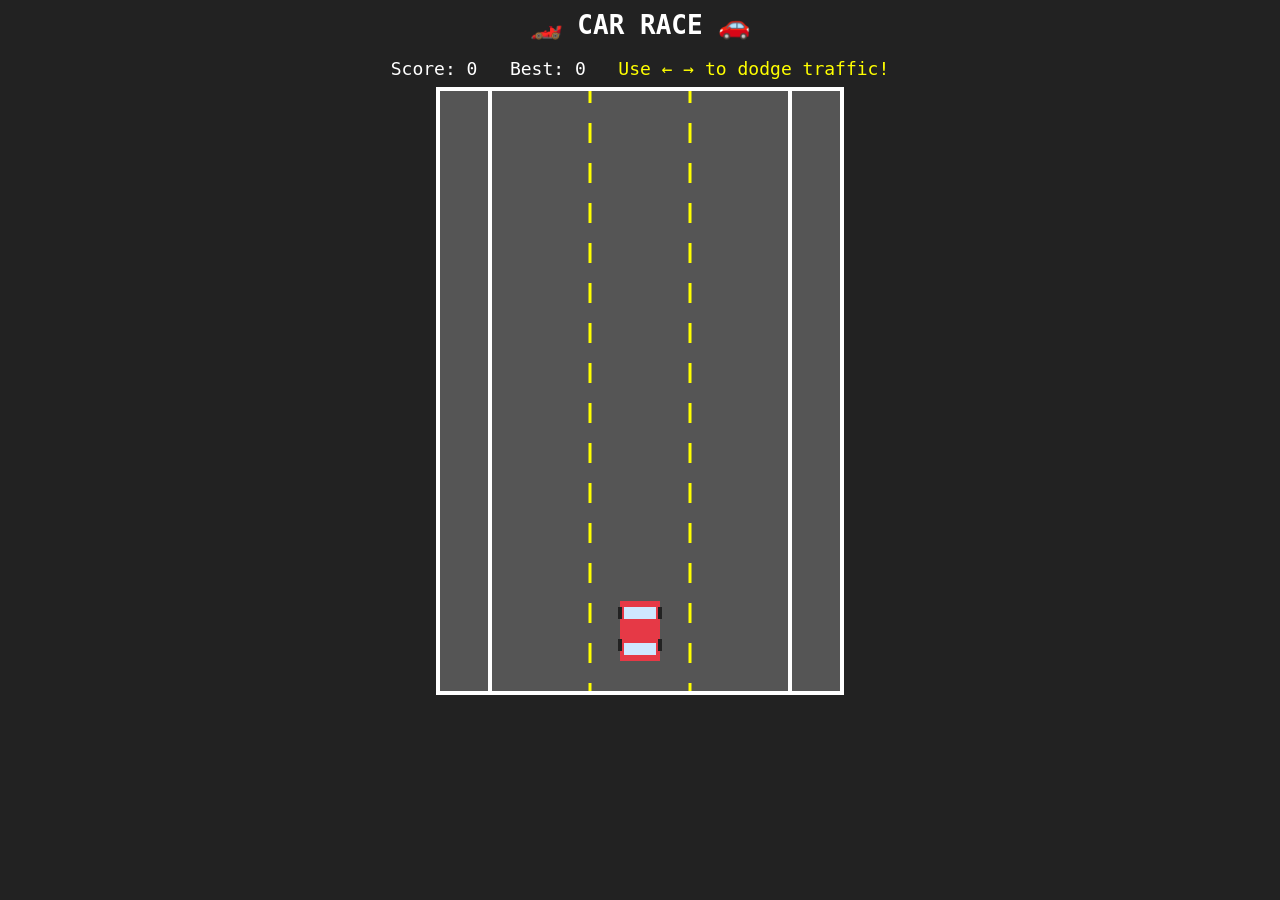
==== car-race-game.html @ ab0d3387 "Add car race game with lane traffic dodging" ====
<!DOCTYPE html>
<html lang="en">
<head>
<meta charset="UTF-8">
<title>Car Race</title>
<style>
  body { margin:0; background:#222; display:flex; flex-direction:column; align-items:center; font-family:monospace; color:#fff; }
  h1 { margin:10px; }
  canvas { background:#555; border:4px solid #fff; }
  #info { margin:8px; font-size:18px; }
  #msg { color:#ff0; }
</style>
</head>
<body>
<h1>🏎️ CAR RACE 🚗</h1>
<div id="info">Score: <span id="score">0</span> &nbsp; Best: <span id="best">0</span> &nbsp; <span id="msg">Use ← → to dodge traffic!</span></div>
<canvas id="game" width="400" height="600"></canvas>
<script>
const canvas = document.getElementById('game');
const ctx = canvas.getContext('2d');
const scoreEl = document.getElementById('score');
const bestEl = document.getElementById('best');
const msgEl = document.getElementById('msg');

const roadWidth = 300;
const roadX = (canvas.width - roadWidth) / 2;
const laneCount = 3;
const laneWidth = roadWidth / laneCount;

const player = { w: 40, h: 60, x: canvas.width/2 - 20, y: canvas.height - 90, speed: 6, color: '#e63946' };
let traffic = [];
let score = 0;
let speed = 3;
let gameOver = false;
let keys = {};
let dashOffset = 0;
let spawnTimer = 0;
let best = Number(localStorage.getItem('carRaceBest') || 0);
bestEl.textContent = best;

document.addEventListener('keydown', e => {
  keys[e.key] = true;
  if (gameOver && e.key === ' ') resetGame();
});
document.addEventListener('keyup', e => keys[e.key] = false);

function resetGame() {
  traffic = [];
  score = 0;
  speed = 3;
  spawnTimer = 0;
  gameOver = false;
  player.x = canvas.width/2 - 20;
  msgEl.textContent = 'Use ← → to dodge traffic!';
  loop();
}

const carColors = ['#457b9d', '#f4a261', '#2a9d8f', '#e9c46a', '#8d5fd3'];

function spawnCar() {
  const w = 40;
  const lane = Math.floor(Math.random() * laneCount);
  const x = roadX + lane * laneWidth + (laneWidth - w) / 2;
  const color = carColors[Math.floor(Math.random() * carColors.length)];
  traffic.push({ x, y: -60, w, h: 40, color });
}

function update() {
  if (keys['ArrowLeft']) player.x -= player.speed;
  if (keys['ArrowRight']) player.x += player.speed;
  player.x = Math.max(roadX + 5, Math.min(roadX + roadWidth - player.w - 5, player.x));

  dashOffset = (dashOffset + speed) % 40;

  spawnTimer++;
  const spawnInterval = Math.max(30, 70 - Math.floor(score / 5));
  if (spawnTimer > spawnInterval) {
    spawnTimer = 0;
    spawnCar();
  }

  traffic.forEach(c => c.y += speed);
  traffic = traffic.filter(c => {
    if (c.y > canvas.height) {
      score++;
      return false;
    }
    return true;
  });

  for (const c of traffic) {
    if (player.x < c.x + c.w && player.x + player.w > c.x &&
        player.y < c.y + c.h && player.y + player.h > c.y) {
      gameOver = true;
      if (score > best) {
        best = score;
        localStorage.setItem('carRaceBest', best);
      }
      msgEl.textContent = 'Crashed! Press SPACE to restart';
    }
  }

  speed = 3 + score * 0.08;
  scoreEl.textContent = score;
  bestEl.textContent = best;
}

function drawCar(x, y, w, h, color) {
  ctx.fillStyle = color;
  ctx.fillRect(x, y, w, h);
  ctx.fillStyle = '#cfe8ff';
  ctx.fillRect(x + 4, y + 6, w - 8, 12);
  ctx.fillRect(x + 4, y + h - 18, w - 8, 12);
  ctx.fillStyle = '#222';
  ctx.fillRect(x - 2, y + 6, 4, 12);
  ctx.fillRect(x + w - 2, y + 6, 4, 12);
  ctx.fillRect(x - 2, y + h - 22, 4, 12);
  ctx.fillRect(x + w - 2, y + h - 22, 4, 12);
}

function draw() {
  ctx.clearRect(0, 0, canvas.width, canvas.height);

  ctx.fillStyle = '#555';
  ctx.fillRect(roadX, 0, roadWidth, canvas.height);

  ctx.strokeStyle = '#fff';
  ctx.lineWidth = 4;
  ctx.beginPath();
  ctx.moveTo(roadX, 0); ctx.lineTo(roadX, canvas.height);
  ctx.moveTo(roadX + roadWidth, 0); ctx.lineTo(roadX + roadWidth, canvas.height);
  ctx.stroke();

  ctx.strokeStyle = '#ff0';
  ctx.lineWidth = 3;
  ctx.setLineDash([20, 20]);
  for (let lane = 1; lane < laneCount; lane++) {
    const lx = roadX + lane * laneWidth;
    ctx.beginPath();
    ctx.lineDashOffset = -dashOffset;
    ctx.moveTo(lx, 0); ctx.lineTo(lx, canvas.height);
    ctx.stroke();
  }
  ctx.setLineDash([]);

  traffic.forEach(c => drawCar(c.x, c.y, c.w, c.h, c.color));
  drawCar(player.x, player.y, player.w, player.h, player.color);

  if (gameOver) {
    ctx.fillStyle = 'rgba(0,0,0,0.6)';
    ctx.fillRect(0, canvas.height/2 - 40, canvas.width, 80);
    ctx.fillStyle = '#fff';
    ctx.font = '28px monospace';
    ctx.textAlign = 'center';
    ctx.fillText('GAME OVER', canvas.width/2, canvas.height/2 - 5);
    ctx.font = '16px monospace';
    ctx.fillText('Press SPACE to restart', canvas.width/2, canvas.height/2 + 25);
    ctx.textAlign = 'left';
  }
}

function loop() {
  if (gameOver) { draw(); return; }
  update();
  draw();
  requestAnimationFrame(loop);
}

loop();
</script>
</body>
</html>
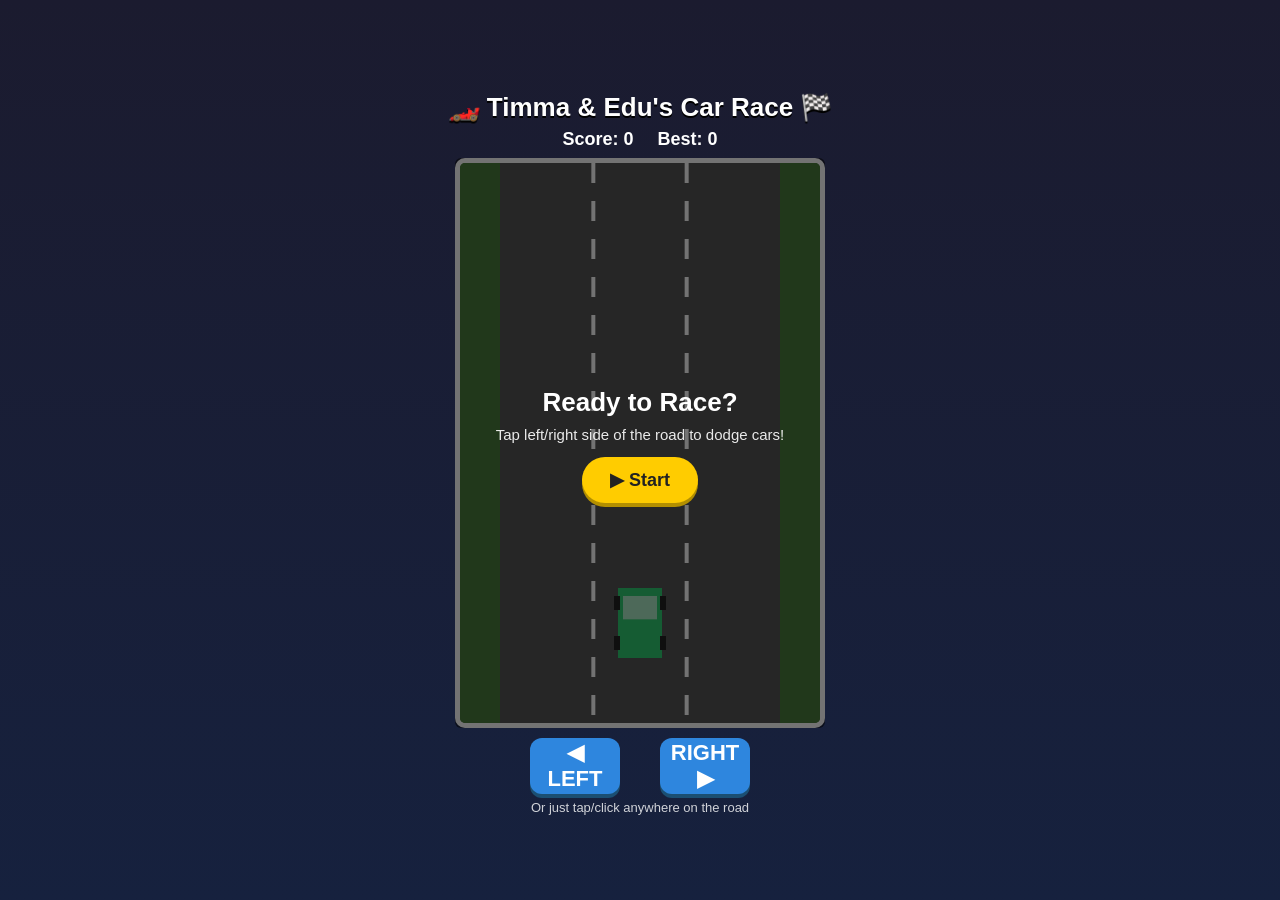
==== commit a26d7519: "Add clickable car race game for Timma and Edu Tap/click left or right side of the road (or use the o" ====
--- a/car-race-game.html
+++ b/car-race-game.html
@@ -2,171 +2,270 @@
 <html lang="en">
 <head>
 <meta charset="UTF-8">
-<title>Car Race</title>
+<meta name="viewport" content="width=device-width, initial-scale=1, user-scalable=no">
+<title>Timma & Edu's Car Race</title>
 <style>
-  body { margin:0; background:#222; display:flex; flex-direction:column; align-items:center; font-family:monospace; color:#fff; }
-  h1 { margin:10px; }
-  canvas { background:#555; border:4px solid #fff; }
-  #info { margin:8px; font-size:18px; }
-  #msg { color:#ff0; }
+  * { box-sizing: border-box; -webkit-tap-highlight-color: transparent; user-select: none; }
+  body {
+    margin: 0;
+    min-height: 100vh;
+    background: linear-gradient(#1b1b2f, #16213e);
+    display: flex;
+    flex-direction: column;
+    align-items: center;
+    justify-content: center;
+    font-family: 'Trebuchet MS', Arial, sans-serif;
+    color: #fff;
+    touch-action: manipulation;
+  }
+  h1 {
+    margin: 6px 0;
+    font-size: 26px;
+    text-align: center;
+    text-shadow: 0 2px 0 #000;
+  }
+  #hud {
+    display: flex;
+    gap: 24px;
+    margin-bottom: 8px;
+    font-size: 18px;
+    font-weight: bold;
+  }
+  #wrap {
+    position: relative;
+    touch-action: none;
+  }
+  canvas {
+    background: #4a7d3c;
+    border: 5px solid #fff;
+    border-radius: 10px;
+    display: block;
+    cursor: pointer;
+  }
+  #overlay {
+    position: absolute;
+    inset: 0;
+    display: flex;
+    flex-direction: column;
+    align-items: center;
+    justify-content: center;
+    background: rgba(0,0,0,0.55);
+    border-radius: 6px;
+    text-align: center;
+    padding: 16px;
+  }
+  #overlay h2 { font-size: 26px; margin: 4px 0; }
+  #overlay p { margin: 4px 0 14px; font-size: 15px; opacity: 0.9; }
+  .btn {
+    background: #ffcc00;
+    color: #222;
+    border: none;
+    padding: 12px 28px;
+    font-size: 18px;
+    font-weight: bold;
+    border-radius: 30px;
+    cursor: pointer;
+    box-shadow: 0 4px 0 #b38f00;
+  }
+  .btn:active { transform: translateY(3px); box-shadow: 0 1px 0 #b38f00; }
+  #controls {
+    display: flex;
+    gap: 40px;
+    margin-top: 10px;
+  }
+  .side-btn {
+    width: 90px;
+    height: 56px;
+    font-size: 22px;
+    font-weight: bold;
+    background: #2e86de;
+    color: #fff;
+    border: none;
+    border-radius: 12px;
+    box-shadow: 0 4px 0 #1b4f72;
+  }
+  .side-btn:active { transform: translateY(3px); box-shadow: 0 1px 0 #1b4f72; }
+  #hint { margin-top: 6px; font-size: 13px; opacity: 0.8; }
 </style>
 </head>
 <body>
-<h1>🏎️ CAR RACE 🚗</h1>
-<div id="info">Score: <span id="score">0</span> &nbsp; Best: <span id="best">0</span> &nbsp; <span id="msg">Use ← → to dodge traffic!</span></div>
-<canvas id="game" width="400" height="600"></canvas>
+<h1>🏎️ Timma & Edu's Car Race 🏁</h1>
+<div id="hud">
+  <div>Score: <span id="score">0</span></div>
+  <div>Best: <span id="best">0</span></div>
+</div>
+<div id="wrap">
+  <canvas id="game" width="360" height="560"></canvas>
+  <div id="overlay">
+    <h2 id="overlayTitle">Ready to Race?</h2>
+    <p id="overlayText">Tap left/right side of the road to dodge cars!</p>
+    <button class="btn" id="startBtn">▶ Start</button>
+  </div>
+</div>
+<div id="controls">
+  <button class="side-btn" id="leftBtn">◀ LEFT</button>
+  <button class="side-btn" id="rightBtn">RIGHT ▶</button>
+</div>
+<div id="hint">Or just tap/click anywhere on the road</div>
+
 <script>
 const canvas = document.getElementById('game');
 const ctx = canvas.getContext('2d');
 const scoreEl = document.getElementById('score');
 const bestEl = document.getElementById('best');
-const msgEl = document.getElementById('msg');
-
-const roadWidth = 300;
+const overlay = document.getElementById('overlay');
+const overlayTitle = document.getElementById('overlayTitle');
+const overlayText = document.getElementById('overlayText');
+const startBtn = document.getElementById('startBtn');
+const leftBtn = document.getElementById('leftBtn');
+const rightBtn = document.getElementById('rightBtn');
+
+const LANES = 3;
+const roadWidth = 280;
 const roadX = (canvas.width - roadWidth) / 2;
-const laneCount = 3;
-const laneWidth = roadWidth / laneCount;
-
-const player = { w: 40, h: 60, x: canvas.width/2 - 20, y: canvas.height - 90, speed: 6, color: '#e63946' };
-let traffic = [];
+const laneWidth = roadWidth / LANES;
+
+const car = { lane: 1, w: 44, h: 70, y: canvas.height - 100 };
+let rivals = [];
 let score = 0;
-let speed = 3;
-let gameOver = false;
-let keys = {};
+let best = Number(localStorage.getItem('carRaceBest') || 0);
+let speed = 4;
+let running = false;
 let dashOffset = 0;
-let spawnTimer = 0;
-let best = Number(localStorage.getItem('carRaceBest') || 0);
+
 bestEl.textContent = best;
 
+function laneCenterX(lane) {
+  return roadX + laneWidth * lane + laneWidth / 2;
+}
+
+function resetGame() {
+  rivals = [];
+  score = 0;
+  speed = 4;
+  car.lane = 1;
+  scoreEl.textContent = 0;
+  running = true;
+  overlay.style.display = 'none';
+  spawnRival();
+  requestAnimationFrame(loop);
+}
+
+function spawnRival() {
+  const lane = Math.floor(Math.random() * LANES);
+  rivals.push({ lane, y: -80, w: 44, h: 70, color: randomColor() });
+}
+
+function randomColor() {
+  const colors = ['#e74c3c', '#9b59b6', '#f1c40f', '#1abc9c', '#e67e22'];
+  return colors[Math.floor(Math.random() * colors.length)];
+}
+
+function moveLeft() {
+  if (!running) return;
+  car.lane = Math.max(0, car.lane - 1);
+}
+function moveRight() {
+  if (!running) return;
+  car.lane = Math.min(LANES - 1, car.lane + 1);
+}
+
+canvas.addEventListener('pointerdown', e => {
+  if (!running) return;
+  const rect = canvas.getBoundingClientRect();
+  const clickX = e.clientX - rect.left;
+  if (clickX < canvas.width / 2) moveLeft();
+  else moveRight();
+});
+leftBtn.addEventListener('pointerdown', () => moveLeft());
+rightBtn.addEventListener('pointerdown', () => moveRight());
+startBtn.addEventListener('pointerdown', () => resetGame());
+
 document.addEventListener('keydown', e => {
-  keys[e.key] = true;
-  if (gameOver && e.key === ' ') resetGame();
+  if (e.key === 'ArrowLeft') moveLeft();
+  if (e.key === 'ArrowRight') moveRight();
+  if (e.key === ' ' && !running) resetGame();
 });
-document.addEventListener('keyup', e => keys[e.key] = false);
-
-function resetGame() {
-  traffic = [];
-  score = 0;
-  speed = 3;
-  spawnTimer = 0;
-  gameOver = false;
-  player.x = canvas.width/2 - 20;
-  msgEl.textContent = 'Use ← → to dodge traffic!';
-  loop();
-}
-
-const carColors = ['#457b9d', '#f4a261', '#2a9d8f', '#e9c46a', '#8d5fd3'];
-
-function spawnCar() {
-  const w = 40;
-  const lane = Math.floor(Math.random() * laneCount);
-  const x = roadX + lane * laneWidth + (laneWidth - w) / 2;
-  const color = carColors[Math.floor(Math.random() * carColors.length)];
-  traffic.push({ x, y: -60, w, h: 40, color });
-}
-
-function update() {
-  if (keys['ArrowLeft']) player.x -= player.speed;
-  if (keys['ArrowRight']) player.x += player.speed;
-  player.x = Math.max(roadX + 5, Math.min(roadX + roadWidth - player.w - 5, player.x));
-
-  dashOffset = (dashOffset + speed) % 40;
-
-  spawnTimer++;
-  const spawnInterval = Math.max(30, 70 - Math.floor(score / 5));
-  if (spawnTimer > spawnInterval) {
-    spawnTimer = 0;
-    spawnCar();
-  }
-
-  traffic.forEach(c => c.y += speed);
-  traffic = traffic.filter(c => {
-    if (c.y > canvas.height) {
-      score++;
-      return false;
-    }
-    return true;
-  });
-
-  for (const c of traffic) {
-    if (player.x < c.x + c.w && player.x + player.w > c.x &&
-        player.y < c.y + c.h && player.y + player.h > c.y) {
-      gameOver = true;
-      if (score > best) {
-        best = score;
-        localStorage.setItem('carRaceBest', best);
-      }
-      msgEl.textContent = 'Crashed! Press SPACE to restart';
-    }
-  }
-
-  speed = 3 + score * 0.08;
-  scoreEl.textContent = score;
-  bestEl.textContent = best;
-}
-
-function drawCar(x, y, w, h, color) {
-  ctx.fillStyle = color;
-  ctx.fillRect(x, y, w, h);
-  ctx.fillStyle = '#cfe8ff';
-  ctx.fillRect(x + 4, y + 6, w - 8, 12);
-  ctx.fillRect(x + 4, y + h - 18, w - 8, 12);
-  ctx.fillStyle = '#222';
-  ctx.fillRect(x - 2, y + 6, 4, 12);
-  ctx.fillRect(x + w - 2, y + 6, 4, 12);
-  ctx.fillRect(x - 2, y + h - 22, 4, 12);
-  ctx.fillRect(x + w - 2, y + h - 22, 4, 12);
-}
-
-function draw() {
-  ctx.clearRect(0, 0, canvas.width, canvas.height);
-
+
+function drawRoad() {
+  ctx.fillStyle = '#4a7d3c';
+  ctx.fillRect(0, 0, canvas.width, canvas.height);
   ctx.fillStyle = '#555';
   ctx.fillRect(roadX, 0, roadWidth, canvas.height);
 
   ctx.strokeStyle = '#fff';
   ctx.lineWidth = 4;
-  ctx.beginPath();
-  ctx.moveTo(roadX, 0); ctx.lineTo(roadX, canvas.height);
-  ctx.moveTo(roadX + roadWidth, 0); ctx.lineTo(roadX + roadWidth, canvas.height);
-  ctx.stroke();
-
-  ctx.strokeStyle = '#ff0';
-  ctx.lineWidth = 3;
-  ctx.setLineDash([20, 20]);
-  for (let lane = 1; lane < laneCount; lane++) {
-    const lx = roadX + lane * laneWidth;
+  for (let i = 1; i < LANES; i++) {
+    const x = roadX + laneWidth * i;
+    ctx.setLineDash([20, 18]);
+    ctx.lineDashOffset = -dashOffset;
     ctx.beginPath();
-    ctx.lineDashOffset = -dashOffset;
-    ctx.moveTo(lx, 0); ctx.lineTo(lx, canvas.height);
+    ctx.moveTo(x, 0);
+    ctx.lineTo(x, canvas.height);
     ctx.stroke();
   }
   ctx.setLineDash([]);
-
-  traffic.forEach(c => drawCar(c.x, c.y, c.w, c.h, c.color));
-  drawCar(player.x, player.y, player.w, player.h, player.color);
-
-  if (gameOver) {
-    ctx.fillStyle = 'rgba(0,0,0,0.6)';
-    ctx.fillRect(0, canvas.height/2 - 40, canvas.width, 80);
-    ctx.fillStyle = '#fff';
-    ctx.font = '28px monospace';
-    ctx.textAlign = 'center';
-    ctx.fillText('GAME OVER', canvas.width/2, canvas.height/2 - 5);
-    ctx.font = '16px monospace';
-    ctx.fillText('Press SPACE to restart', canvas.width/2, canvas.height/2 + 25);
-    ctx.textAlign = 'left';
-  }
+}
+
+function drawCarShape(x, y, w, h, color) {
+  ctx.fillStyle = color;
+  ctx.fillRect(x - w/2, y - h/2, w, h);
+  ctx.fillStyle = 'rgba(255,255,255,0.6)';
+  ctx.fillRect(x - w/2 + 5, y - h/2 + 8, w - 10, h/3);
+  ctx.fillStyle = '#222';
+  ctx.fillRect(x - w/2 - 4, y - h/2 + 8, 6, 14);
+  ctx.fillRect(x + w/2 - 2, y - h/2 + 8, 6, 14);
+  ctx.fillRect(x - w/2 - 4, y + h/2 - 22, 6, 14);
+  ctx.fillRect(x + w/2 - 2, y + h/2 - 22, 6, 14);
+}
+
+function update() {
+  dashOffset = (dashOffset + speed) % 38;
+  score += 0.1;
+  scoreEl.textContent = Math.floor(score);
+  speed += 0.0025;
+
+  for (const r of rivals) r.y += speed;
+  if (rivals.length && rivals[rivals.length - 1].y > 140) spawnRival();
+  rivals = rivals.filter(r => r.y < canvas.height + 100);
+
+  const carX = laneCenterX(car.lane);
+  for (const r of rivals) {
+    const rX = laneCenterX(r.lane);
+    if (r.lane === car.lane &&
+        Math.abs(r.y - car.y) < (r.h + car.h) / 2 - 10) {
+      endGame();
+    }
+  }
+}
+
+function endGame() {
+  running = false;
+  if (Math.floor(score) > best) {
+    best = Math.floor(score);
+    localStorage.setItem('carRaceBest', best);
+    bestEl.textContent = best;
+  }
+  overlayTitle.textContent = '💥 Crash!';
+  overlayText.textContent = `Score: ${Math.floor(score)} — Best: ${best}`;
+  startBtn.textContent = '↻ Race Again';
+  overlay.style.display = 'flex';
+}
+
+function draw() {
+  drawRoad();
+  for (const r of rivals) drawCarShape(laneCenterX(r.lane), r.y, r.w, r.h, r.color);
+  drawCarShape(laneCenterX(car.lane), car.y, car.w, car.h, '#2ecc71');
 }
 
 function loop() {
-  if (gameOver) { draw(); return; }
+  if (!running) return;
   update();
   draw();
   requestAnimationFrame(loop);
 }
 
-loop();
+draw();
 </script>
 </body>
 </html>
